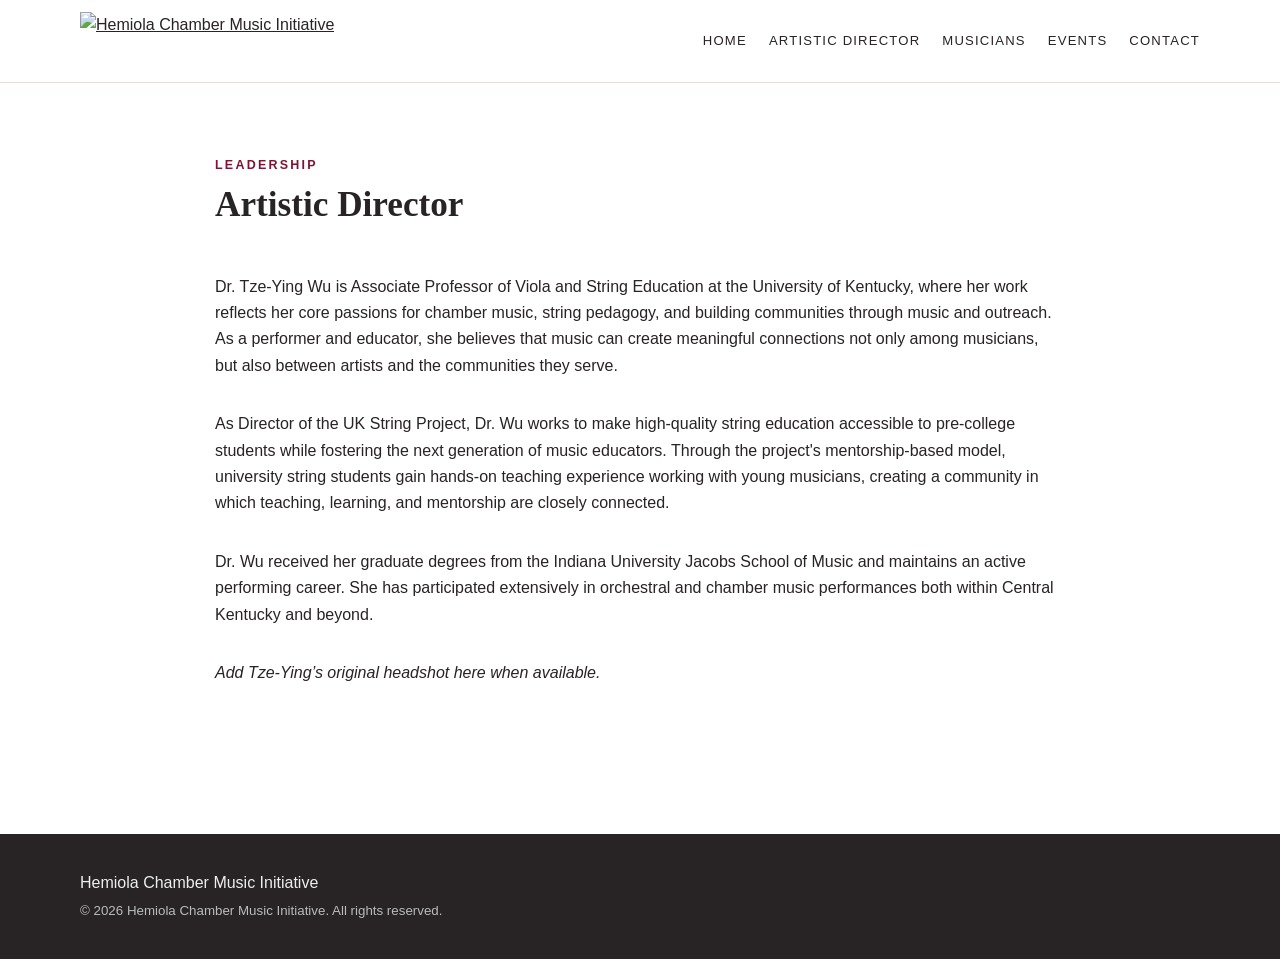
==== director.html @ aa144a70 "Add files via upload Initial HCMI website" ====
<!doctype html><html><head><meta charset="utf-8"><meta name="viewport" content="width=device-width,initial-scale=1"><title>Artistic Director | HCMI</title><link rel="stylesheet" href="style.css"></head><body><script src="nav.js"></script><main class="section"><div class="wrap director"><div class="eyebrow">Leadership</div><h2>Artistic Director</h2><p>Dr. Tze-Ying Wu is Associate Professor of Viola and String Education at the University of Kentucky, where her work reflects her core passions for chamber music, string pedagogy, and building communities through music and outreach. As a performer and educator, she believes that music can create meaningful connections not only among musicians, but also between artists and the communities they serve.</p><p>As Director of the UK String Project, Dr. Wu works to make high-quality string education accessible to pre-college students while fostering the next generation of music educators. Through the project's mentorship-based model, university string students gain hands-on teaching experience working with young musicians, creating a community in which teaching, learning, and mentorship are closely connected.</p><p>Dr. Wu received her graduate degrees from the Indiana University Jacobs School of Music and maintains an active performing career. She has participated extensively in orchestral and chamber music performances both within Central Kentucky and beyond.</p><p><em>Add Tze-Ying’s original headshot here when available.</em></p></div></main><script src="footer.js"></script></body></html>
---- style.css ----
:root{--wine:#7b1734;--copper:#b95f36;--ink:#282324;--cream:#faf7f2;--paper:#fff;--muted:#716a67;--line:#e8ded6}*{box-sizing:border-box}body{margin:0;font-family:Arial,Helvetica,sans-serif;color:var(--ink);background:var(--paper);line-height:1.65}a{color:inherit}.wrap{width:min(1120px,90%);margin:auto}header{position:sticky;top:0;background:rgba(255,255,255,.96);border-bottom:1px solid var(--line);z-index:10}.nav{display:flex;align-items:center;justify-content:space-between;gap:24px;padding:12px 0}.brand img{height:58px;width:auto;display:block}.navlinks{display:flex;gap:22px;flex-wrap:wrap}.navlinks a{text-decoration:none;font-size:.82rem;letter-spacing:.09em;text-transform:uppercase}.hero{padding:90px 0 75px;background:linear-gradient(135deg,#fff 0%,#fbf5f1 100%)}.eyebrow{text-transform:uppercase;letter-spacing:.18em;color:var(--wine);font-size:.78rem;font-weight:700}.hero h1{font-family:Georgia,serif;font-size:clamp(2.6rem,6vw,5.4rem);line-height:1.02;margin:.25em 0}.hero p{font-size:1.2rem;max-width:760px}.button{display:inline-block;margin-top:14px;background:var(--wine);color:#fff;padding:12px 20px;text-decoration:none;border-radius:2px}.section{padding:72px 0}.section.alt{background:var(--cream)}h2{font-family:Georgia,serif;font-size:2.2rem;margin:0 0 24px}h3{font-family:Georgia,serif}.lead{font-size:1.13rem;max-width:820px}.pillars{display:grid;grid-template-columns:repeat(4,1fr);gap:20px;margin-top:36px}.card{border-top:3px solid var(--copper);padding:22px;background:#fff;box-shadow:0 8px 28px rgba(60,30,20,.06)}.card h3{color:var(--wine);letter-spacing:.08em;text-transform:uppercase;font-family:Arial,sans-serif;font-size:1rem}.grid{display:grid;grid-template-columns:repeat(2,1fr);gap:36px}.person{display:grid;grid-template-columns:210px 1fr;gap:24px;align-items:start}.person img{width:100%;aspect-ratio:4/5;object-fit:cover}.ensemble{margin-top:48px;display:grid;grid-template-columns:1fr 1fr;gap:34px;align-items:center}.ensemble img{width:100%;max-height:620px;object-fit:cover;object-position:center 68%}.event{padding:24px 0;border-bottom:1px solid var(--line)}.event .date{color:var(--wine);font-weight:700}.director{display:grid;grid-template-columns:1fr;max-width:850px}.contactbox{background:var(--cream);padding:32px}.footer{background:var(--ink);color:#eee;padding:36px 0;margin-top:60px}.footer small{color:#bbb}@media(max-width:850px){.pillars{grid-template-columns:1fr 1fr}.nav{align-items:flex-start}.navlinks{gap:10px 15px}.person,.ensemble{grid-template-columns:1fr}.person img{max-width:320px}.brand img{height:48px}}@media(max-width:540px){.pillars{grid-template-columns:1fr}.nav{display:block}.navlinks{margin-top:10px}.hero{padding:55px 0}.section{padding:52px 0}}
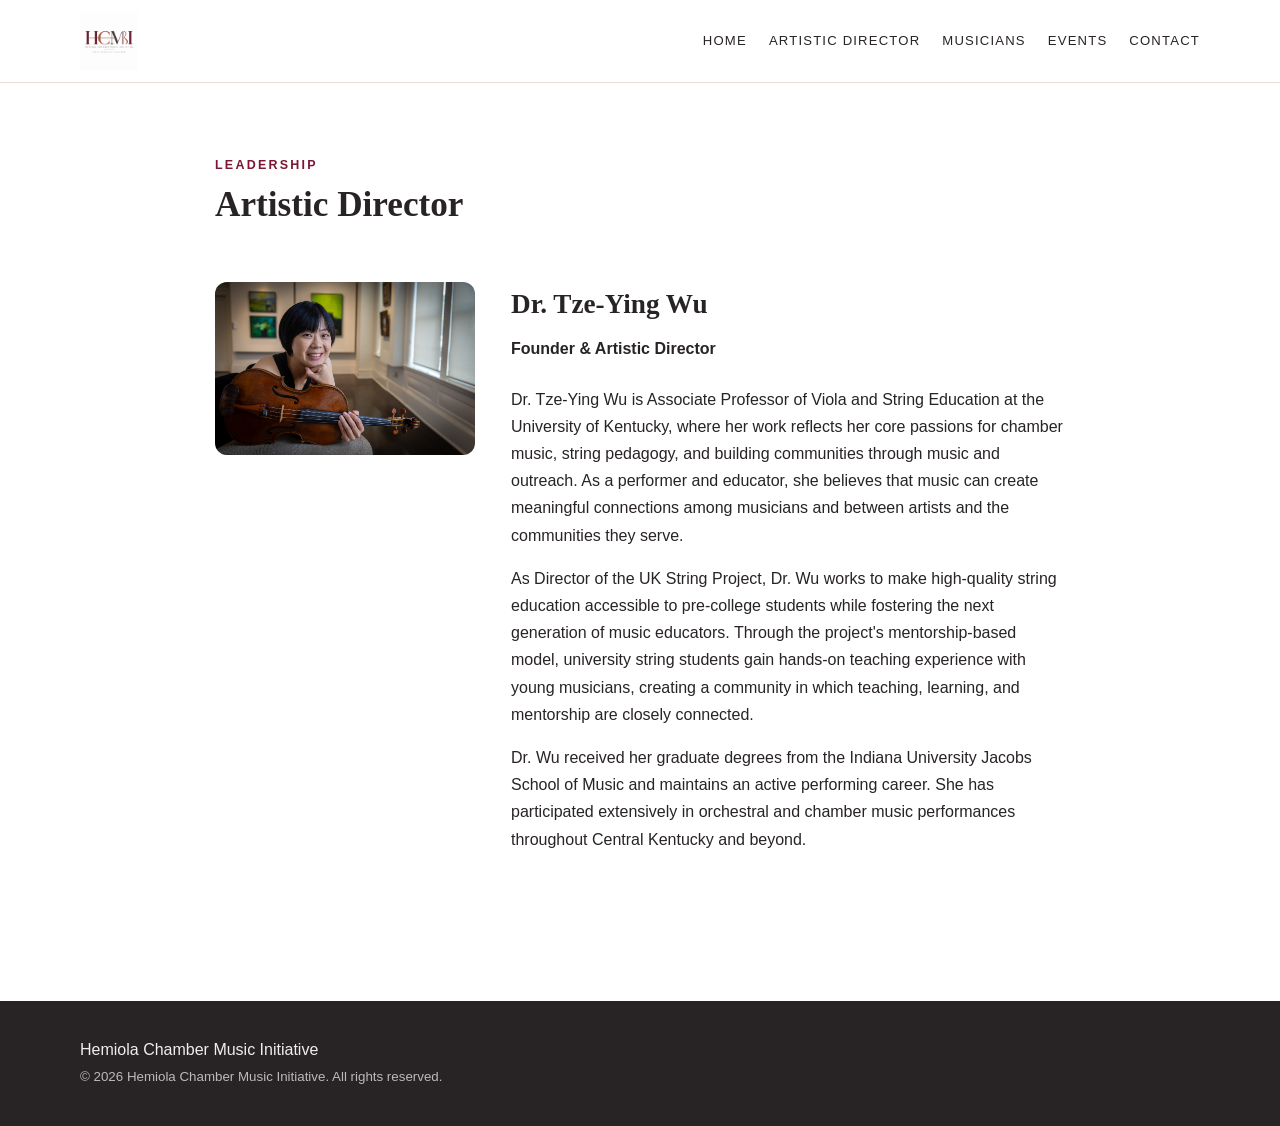
==== commit da6a8376: "Update director.html" ====
--- a/director.html
+++ b/director.html
@@ -1 +1,106 @@
-<!doctype html><html><head><meta charset="utf-8"><meta name="viewport" content="width=device-width,initial-scale=1"><title>Artistic Director | HCMI</title><link rel="stylesheet" href="style.css"></head><body><script src="nav.js"></script><main class="section"><div class="wrap director"><div class="eyebrow">Leadership</div><h2>Artistic Director</h2><p>Dr. Tze-Ying Wu is Associate Professor of Viola and String Education at the University of Kentucky, where her work reflects her core passions for chamber music, string pedagogy, and building communities through music and outreach. As a performer and educator, she believes that music can create meaningful connections not only among musicians, but also between artists and the communities they serve.</p><p>As Director of the UK String Project, Dr. Wu works to make high-quality string education accessible to pre-college students while fostering the next generation of music educators. Through the project's mentorship-based model, university string students gain hands-on teaching experience working with young musicians, creating a community in which teaching, learning, and mentorship are closely connected.</p><p>Dr. Wu received her graduate degrees from the Indiana University Jacobs School of Music and maintains an active performing career. She has participated extensively in orchestral and chamber music performances both within Central Kentucky and beyond.</p><p><em>Add Tze-Ying’s original headshot here when available.</em></p></div></main><script src="footer.js"></script></body></html>
+<!doctype html>
+<html lang="en">
+<head>
+  <meta charset="utf-8">
+  <meta name="viewport" content="width=device-width, initial-scale=1">
+  <title>Artistic Director | HCMI</title>
+  <link rel="stylesheet" href="style.css">
+
+  <style>
+    .director-profile {
+      display: grid;
+      grid-template-columns: 260px minmax(0, 1fr);
+      gap: 36px;
+      align-items: start;
+      margin-top: 24px;
+    }
+
+    .director-photo {
+      display: block;
+      width: 100%;
+      max-width: 260px;
+      height: auto;
+      border-radius: 12px;
+    }
+
+    .director-bio h3 {
+      margin: 0 0 8px;
+      font-size: 1.7rem;
+    }
+
+    .director-title {
+      margin: 0 0 24px;
+      font-weight: 600;
+    }
+
+    .director-bio p {
+      line-height: 1.7;
+    }
+
+    @media (max-width: 700px) {
+      .director-profile {
+        grid-template-columns: 1fr;
+        gap: 24px;
+      }
+    }
+  </style>
+</head>
+
+<body>
+  <script src="nav.js"></script>
+
+  <main class="section">
+    <div class="wrap director">
+      <div class="eyebrow">Leadership</div>
+      <h2>Artistic Director</h2>
+
+      <div class="director-profile">
+        <img
+          class="director-photo"
+          src="assets/images/Tze-Ying%20Headshot1.JPEG"
+          alt="Dr. Tze-Ying Wu"
+        >
+
+        <div class="director-bio">
+          <h3>Dr. Tze-Ying Wu</h3>
+          <p class="director-title">
+            Founder &amp; Artistic Director
+          </p>
+
+          <p>
+            Dr. Tze-Ying Wu is Associate Professor of Viola and
+            String Education at the University of Kentucky,
+            where her work reflects her core passions for chamber
+            music, string pedagogy, and building communities through
+            music and outreach. As a performer and educator, she
+            believes that music can create meaningful connections
+            among musicians and between artists and the communities
+            they serve.
+          </p>
+
+          <p>
+            As Director of the UK String Project, Dr. Wu works to
+            make high-quality string education accessible to
+            pre-college students while fostering the next generation
+            of music educators. Through the project's mentorship-based
+            model, university string students gain hands-on teaching
+            experience with young musicians, creating a community
+            in which teaching, learning, and mentorship are closely
+            connected.
+          </p>
+
+          <p>
+            Dr. Wu received her graduate degrees from the Indiana
+            University Jacobs School of Music and maintains an active
+            performing career. She has participated extensively in
+            orchestral and chamber music performances throughout
+            Central Kentucky and beyond.
+          </p>
+        </div>
+      </div>
+    </div>
+  </main>
+
+  <script src="footer.js"></script>
+</body>
+</html>
--- a/style.css
+++ b/style.css
@@ -1 +1,8 @@
 :root{--wine:#7b1734;--copper:#b95f36;--ink:#282324;--cream:#faf7f2;--paper:#fff;--muted:#716a67;--line:#e8ded6}*{box-sizing:border-box}body{margin:0;font-family:Arial,Helvetica,sans-serif;color:var(--ink);background:var(--paper);line-height:1.65}a{color:inherit}.wrap{width:min(1120px,90%);margin:auto}header{position:sticky;top:0;background:rgba(255,255,255,.96);border-bottom:1px solid var(--line);z-index:10}.nav{display:flex;align-items:center;justify-content:space-between;gap:24px;padding:12px 0}.brand img{height:58px;width:auto;display:block}.navlinks{display:flex;gap:22px;flex-wrap:wrap}.navlinks a{text-decoration:none;font-size:.82rem;letter-spacing:.09em;text-transform:uppercase}.hero{padding:90px 0 75px;background:linear-gradient(135deg,#fff 0%,#fbf5f1 100%)}.eyebrow{text-transform:uppercase;letter-spacing:.18em;color:var(--wine);font-size:.78rem;font-weight:700}.hero h1{font-family:Georgia,serif;font-size:clamp(2.6rem,6vw,5.4rem);line-height:1.02;margin:.25em 0}.hero p{font-size:1.2rem;max-width:760px}.button{display:inline-block;margin-top:14px;background:var(--wine);color:#fff;padding:12px 20px;text-decoration:none;border-radius:2px}.section{padding:72px 0}.section.alt{background:var(--cream)}h2{font-family:Georgia,serif;font-size:2.2rem;margin:0 0 24px}h3{font-family:Georgia,serif}.lead{font-size:1.13rem;max-width:820px}.pillars{display:grid;grid-template-columns:repeat(4,1fr);gap:20px;margin-top:36px}.card{border-top:3px solid var(--copper);padding:22px;background:#fff;box-shadow:0 8px 28px rgba(60,30,20,.06)}.card h3{color:var(--wine);letter-spacing:.08em;text-transform:uppercase;font-family:Arial,sans-serif;font-size:1rem}.grid{display:grid;grid-template-columns:repeat(2,1fr);gap:36px}.person{display:grid;grid-template-columns:210px 1fr;gap:24px;align-items:start}.person img{width:100%;aspect-ratio:4/5;object-fit:cover}.ensemble{margin-top:48px;display:grid;grid-template-columns:1fr 1fr;gap:34px;align-items:center}.ensemble img{width:100%;max-height:620px;object-fit:cover;object-position:center 68%}.event{padding:24px 0;border-bottom:1px solid var(--line)}.event .date{color:var(--wine);font-weight:700}.director{display:grid;grid-template-columns:1fr;max-width:850px}.contactbox{background:var(--cream);padding:32px}.footer{background:var(--ink);color:#eee;padding:36px 0;margin-top:60px}.footer small{color:#bbb}@media(max-width:850px){.pillars{grid-template-columns:1fr 1fr}.nav{align-items:flex-start}.navlinks{gap:10px 15px}.person,.ensemble{grid-template-columns:1fr}.person img{max-width:320px}.brand img{height:48px}}@media(max-width:540px){.pillars{grid-template-columns:1fr}.nav{display:block}.navlinks{margin-top:10px}.hero{padding:55px 0}.section{padding:52px 0}}
+.hero-logo {
+  display: block;
+  width: 140px;
+  max-width: 45%;
+  height: auto;
+  margin: 0 0 24px 0;
+}
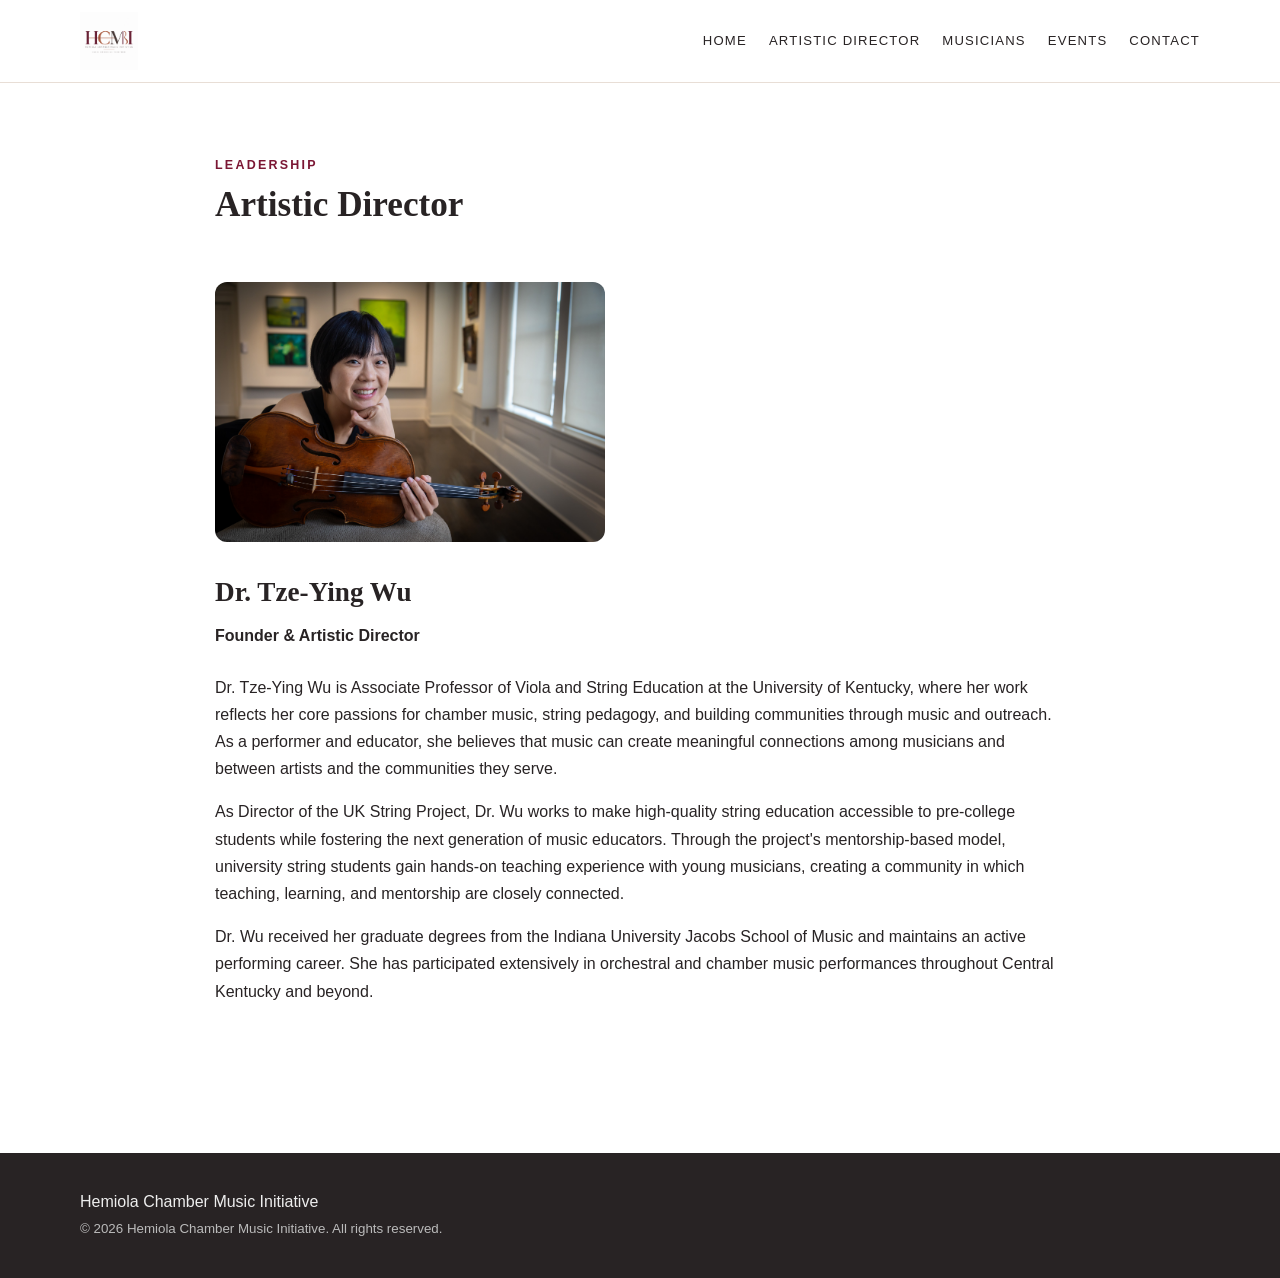
==== commit aec32e0d: "Update director.html" ====
--- a/director.html
+++ b/director.html
@@ -7,42 +7,34 @@
   <link rel="stylesheet" href="style.css">
 
   <style>
-    .director-profile {
-      display: grid;
-      grid-template-columns: 260px minmax(0, 1fr);
-      gap: 36px;
-      align-items: start;
-      margin-top: 24px;
-    }
+.director-profile {
+  display: flex;
+  flex-direction: column;
+  gap: 28px;
+  margin-top: 24px;
+}
 
-    .director-photo {
-      display: block;
-      width: 100%;
-      max-width: 260px;
-      height: auto;
-      border-radius: 12px;
-    }
+.director-photo {
+  display: block;
+  width: 390px;
+  max-width: 100%;
+  height: auto;
+  border-radius: 12px;
+}
 
-    .director-bio h3 {
-      margin: 0 0 8px;
-      font-size: 1.7rem;
-    }
+.director-bio h3 {
+  margin: 0 0 8px;
+  font-size: 1.7rem;
+}
 
-    .director-title {
-      margin: 0 0 24px;
-      font-weight: 600;
-    }
+.director-title {
+  margin: 0 0 24px;
+  font-weight: 600;
+}
 
-    .director-bio p {
-      line-height: 1.7;
-    }
-
-    @media (max-width: 700px) {
-      .director-profile {
-        grid-template-columns: 1fr;
-        gap: 24px;
-      }
-    }
+.director-bio p {
+  line-height: 1.7;
+}
   </style>
 </head>
 
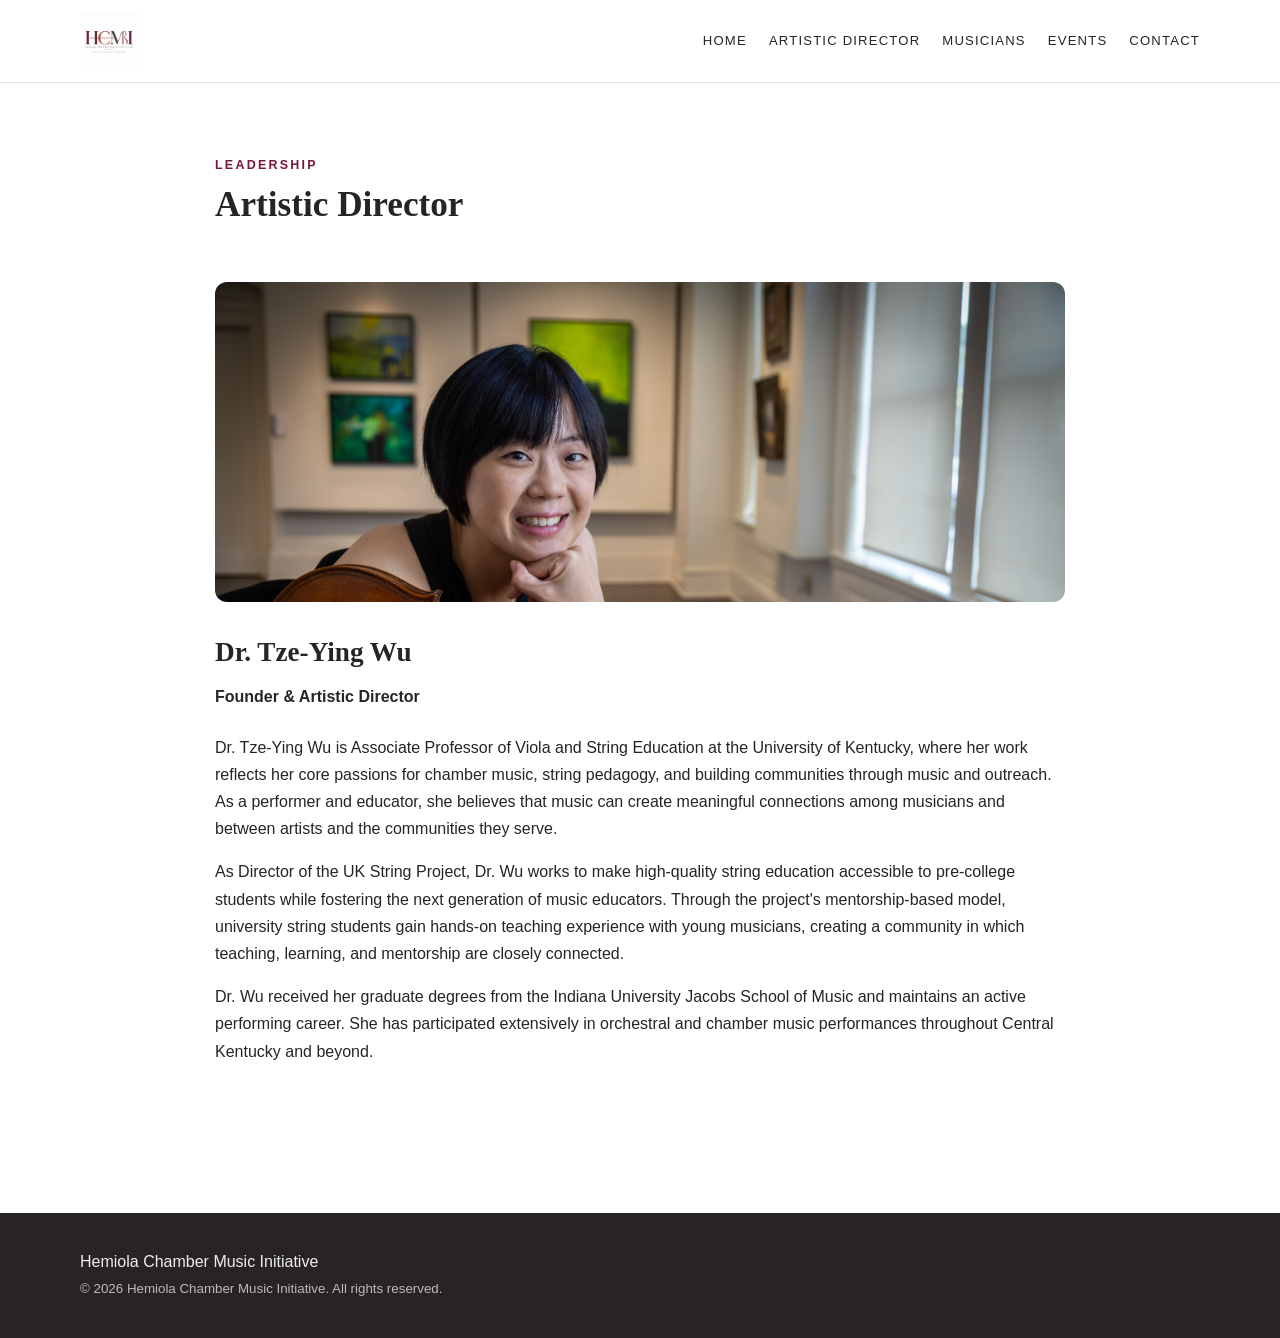
==== commit ecff175f: "Update director.html" ====
--- a/director.html
+++ b/director.html
@@ -16,10 +16,18 @@
 
 .director-photo {
   display: block;
-  width: 390px;
-  max-width: 100%;
-  height: auto;
+  width: 100%;
+  height: 320px;
+  object-fit: cover;
+  object-position: center top;
   border-radius: 12px;
+}
+
+@media (max-width: 700px) {
+  .director-photo {
+    height: auto;
+    aspect-ratio: 4 / 3;
+  }
 }
 
 .director-bio h3 {
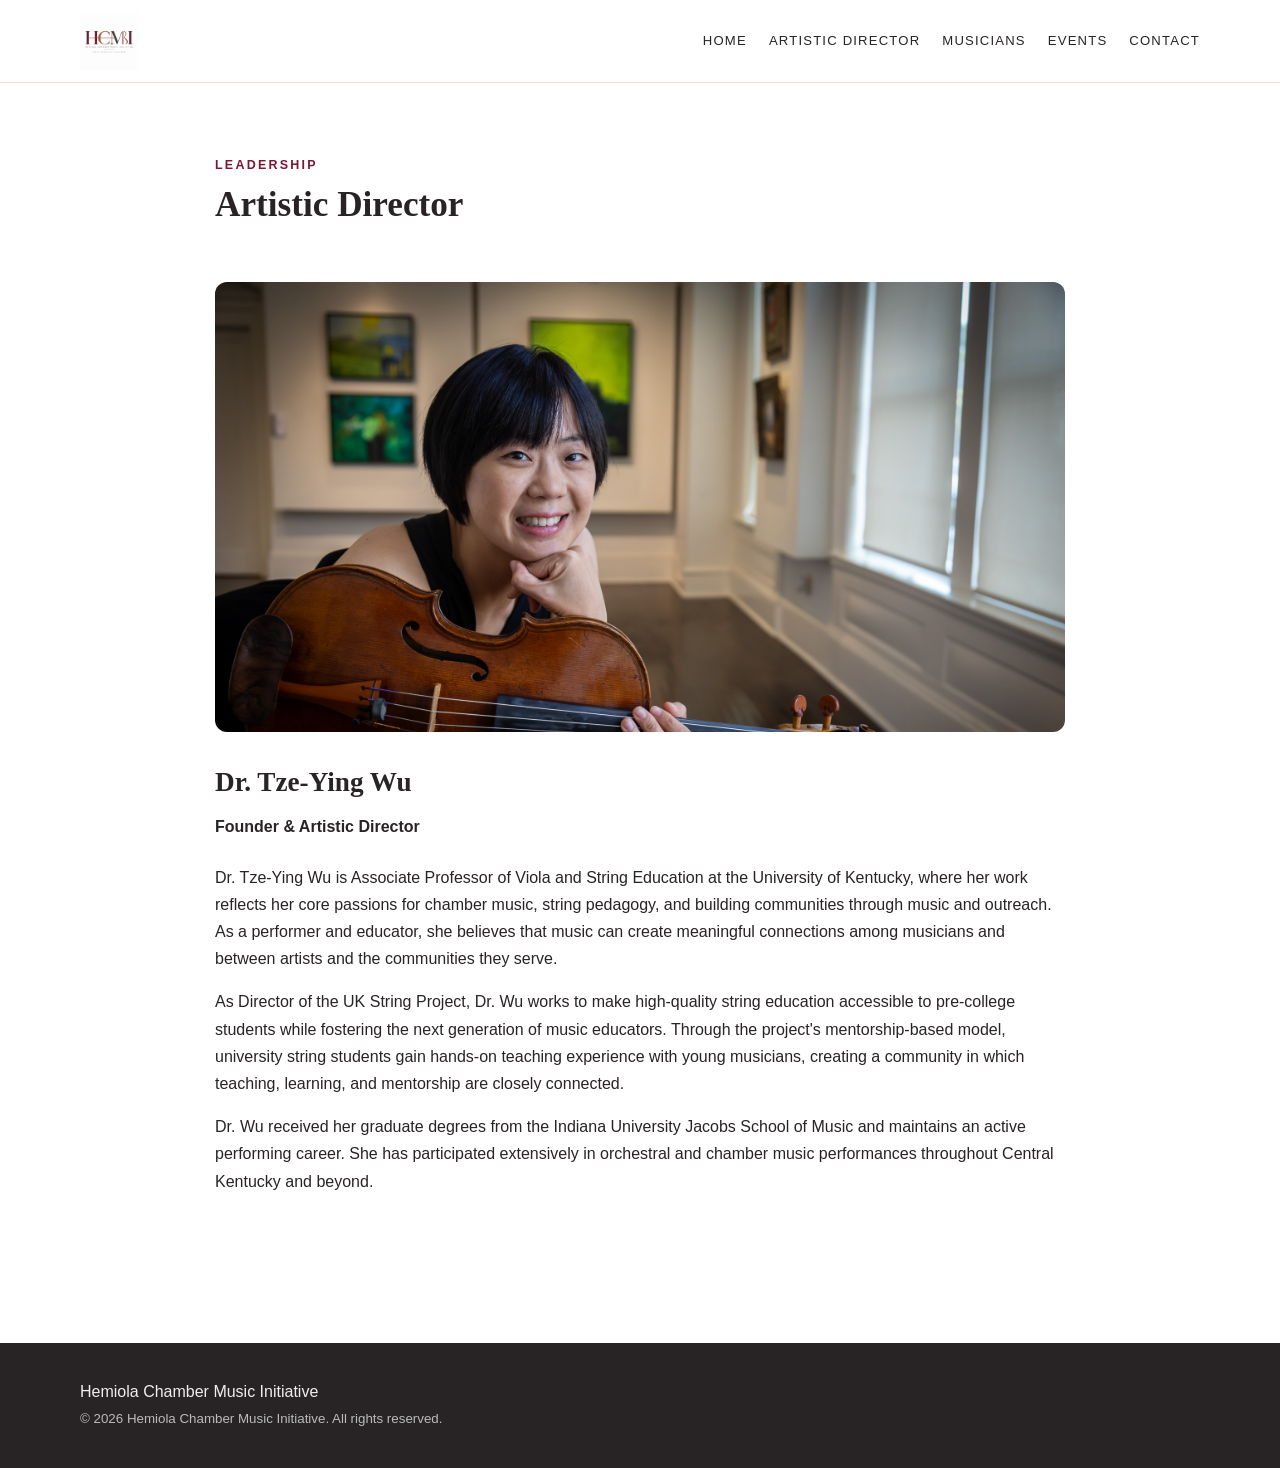
==== commit 60f24f45: "Update director.html" ====
--- a/director.html
+++ b/director.html
@@ -17,7 +17,7 @@
 .director-photo {
   display: block;
   width: 100%;
-  height: 320px;
+  height: 450px;
   object-fit: cover;
   object-position: center top;
   border-radius: 12px;
